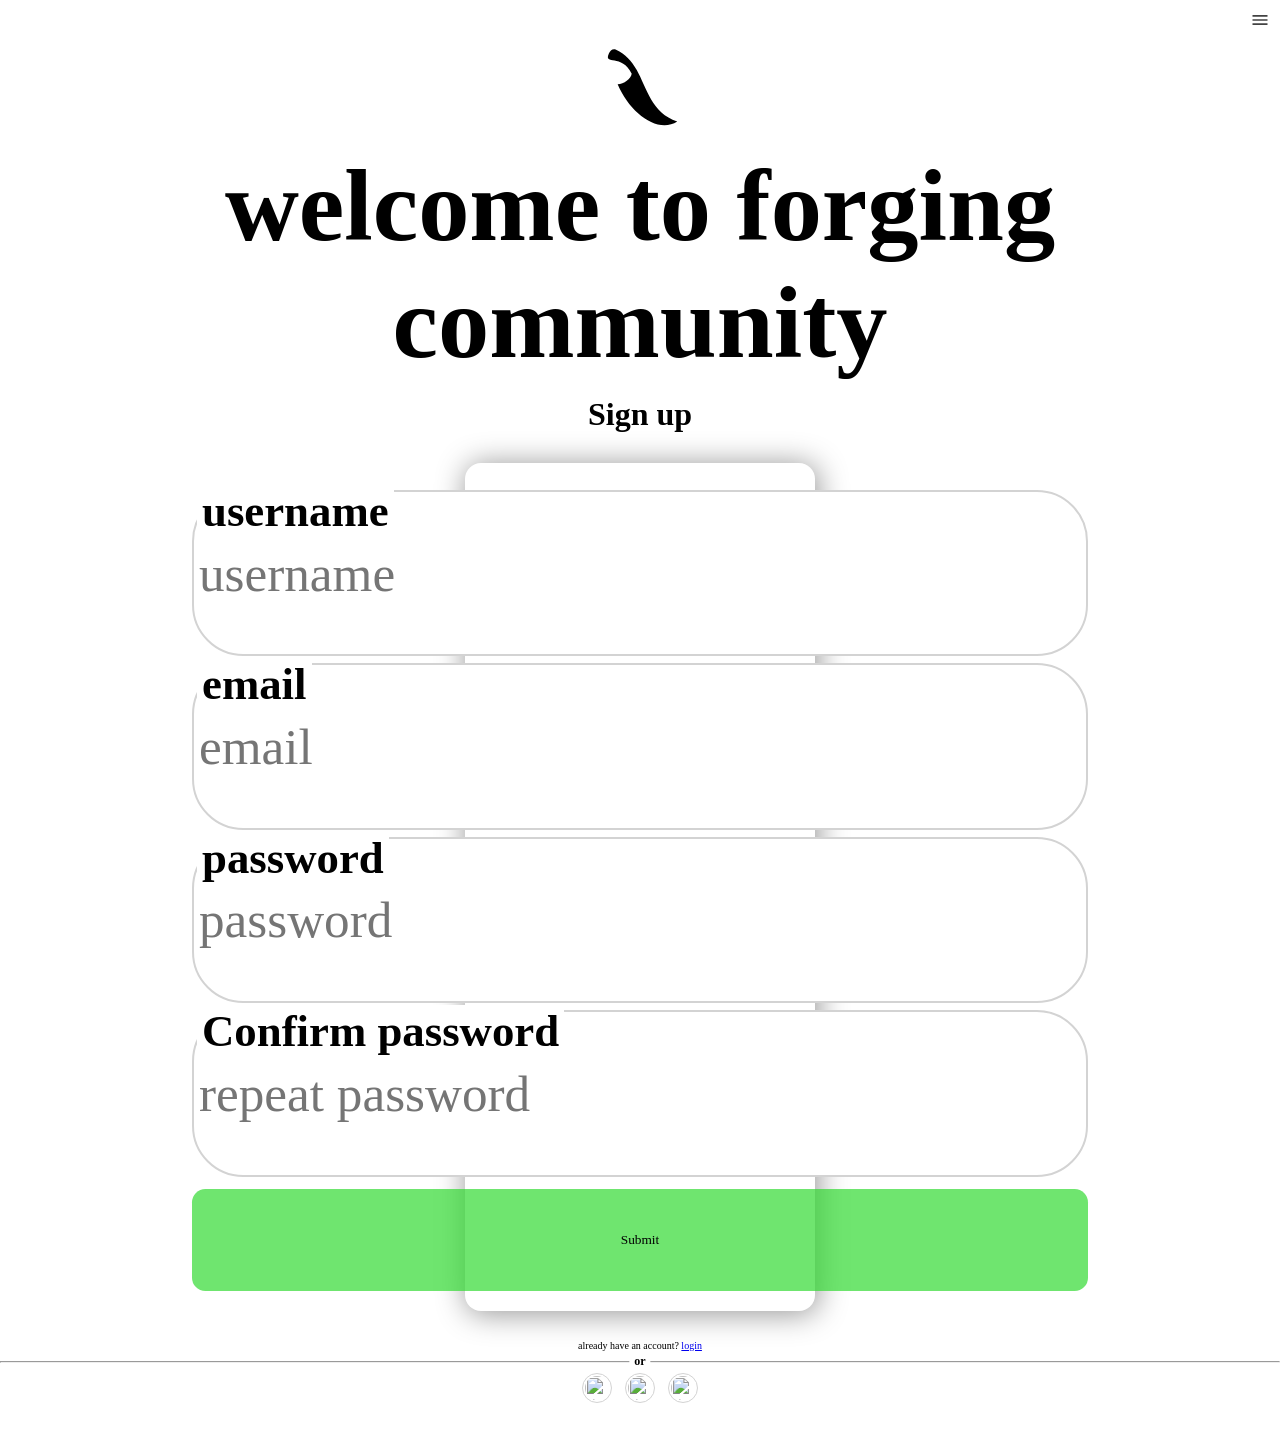
==== index.html @ 9bf23ca5 "Add files via upload" ====
<!DOCTYPE html>
<html lang="en">
<head>
    <meta charset="UTF-8">
    <meta name="viewport" content="width=device-width, initial-scale=1.0">
    <title>login</title>
    <link rel="stylesheet" href="style.css">
    <script defer src="index.js"></script>
</head>
<body>
    <div id="menuBox" >
        <svg  xmlns="http://www.w3.org/2000/svg" height="20px" viewBox="0 -960 960 960" width="20px" fill="#434343"><path d="M120-240v-80h720v80H120Zm0-200v-80h720v80H120Zm0-200v-80h720v80H120Z"/></svg>
        <div id="menu">
            <div class="menuElement" id="contact">contact</div>
            <div class="menuElement" id="theme">
                <label for="themeBtn">
                    Dark theme
                </label>
                <div id="themeBtn">
                    <div id="circle"></div>
                </div>
            </div>
        </div>
    </div>
    <header>
        <div id="logoBox">
            <!-- <img type="png" src="pics/logo.png" id="logo"> -->
            <svg id="logo" xmlns="http://www.w3.org/2000/svg" fill="#000000" width="80px" height="80px" viewBox="0 0 32 32" version="1.1">
            <title>knife</title>
            <path d="M14.602 8.359l-0.038 0.035c-1.901-3.271-4.319-6.121-8.149-7.88-1.343-0.617-2.362 0.405-2.901 1.604-2.115 4.712 5.305-0.097 9.173 7.971l-0.015 0.014c-0.286 2.044-3.088 4.117-5.614 4.197 4.852 11.568 16.029 19.916 23.853 14.892-10.284-3.519-12.077-13.181-16.308-20.832z"/>
            </svg>
        </div>
        <div id="titleBox">
            <h1 id="title">welcome to forging community</h1>
        </div>
    </header>
    <h1 id="signUp">Sign up</h1>
    <main>
        <div id="formBox">
            <form action="/submit" id="form">
                <div class="inputsBox" >
                    <!-- <div class="errors" id="usernameError"></div> -->
                    <label for="username" id="usernameLabel" class="labels">username</label>
                    <input type="text" name="username" placeholder="username" id="username" class="inputs" >
                </div>
                <div class="inputsBox">
                    <!-- <div class="errors" id="emailError"></div> -->
                    <label for="email" id="emailLabel" class="labels">email</label>
                    <input  name="email" placeholder="email" id="email" class="inputs" >
                </div>
                <div class="inputsBox">
                    <!-- <div class="errors" id="passwordError"></div> -->
                    <label for="password" id="passwordLabel" class="labels">password</label>
                    <input type="password" name="email" placeholder="password" id="password" class="inputs" >
                </div>
                <div class="inputsBox">
                    <!-- <div class="errors" id="passwordConfimationError"></div> -->
                    <label for="passwordConfimation" id="passwordConfirmationLabel" class="labels">Confirm password</label>
                    <input type="password" name="passwordConfirmation" placeholder="repeat password" id="passwordConfirmation" class="inputs" >
                </div>
                <button type="submit" id="submitBtn">Submit</button>
            </form>
        </div>
    </main>
    <div id="errorBox"></div>
    <div id="login">already have an account? <a href="login.html" id="loginLink">login</a></div>
    <div id="other">
        <hr>
        <div id="OR">or</div>
    </div>
    <div id="iconsBox">
        <div class="icons" id="google">
            <a href=""></a>
            <img src="pics/googleIcon.png" title="google" >
        </div>
        <div class="icons" id="facebook">
            <a href=""></a>
            <img src="pics/facebookIcon.png" title="google">
        </div>
        <div class="icons" id="twitter">
            <a href=""></a>
            <img src="pics/twitterIcon.png" title="google">
        </div>
    </div>
    <footer>

    </footer>
</body>
</html>
---- style.css ----
@font-face {
    font-family: Montserrat;
    src: url(fonts/Montserrat-VariableFont_wght.ttf);
}
*{
    box-sizing: border-box;
    margin: 0;
    font-family: Montserrat;
    transition: border-color 200ms, color 300ms, background-color 400ms;
}
body{
    min-height: 100dvh;
    display: flex;
    flex-direction: column;
    align-items: center;
    padding-block: 20px;
    position: relative;
}
#menuBox{
    position: absolute;
    width: 20px;
    margin: 10px;
    aspect-ratio: 1;
    border: none;
    top: 0;
    right: 0;
    display: flex;
    justify-content: center;
    align-items: center;
}
#menu{
    position: absolute;
    border: 1px solid;
    border-radius: 5px;
    top: 100%;
    right: 100%;
    backdrop-filter: blur(5px);
    background-color: rgba(190, 190, 190, 0.566);
    font-size: 70%;
    min-width: 120px;
    padding: 3px 10px;
    padding-right: 0;
    visibility: hidden;
}
.menuElement{
    margin-block: 2px;
}
#theme{
    display: flex;
    border: none;
    gap: 10px
}
#themeBtn{
    width: 22px;
    height: 14px;
    border: 1px solid;
    border-radius: 6.5px;
    display: flex;
    align-items: center;
    padding: 0;
    padding-inline: 2px;
}
#circle{
    width: 50%;
    aspect-ratio: 1;
    border: 1px solid;
    border-radius: 50%;
    transition: transform 200ms;
}
header{
    width: 100%;
    height: 30%;
    border: none;
    padding-top: 10px;
    display: flex;
    flex-direction: column;
    justify-content: start;
    align-items: center;
}
main{
    width: min(350px, 80%);
    height: fit-content;
    margin-top: 15px;
    margin-bottom: 10px;
    display: flex;
    flex-direction: column;
    align-items: center;
    padding: 20px;
    border-radius: 1em;
    /* box-shadow: offset-x offset-y blur-radius spread-radius color inset; */
    box-shadow: 2px 2px 30px 1px rgb(150, 150, 150);
}
#logoBox{
    height: 50%;
    border: none;
    display: flex;
    justify-content: center;
    align-items: center;
}
#logo{
    border: none;
    padding: 0;
    margin: 0;
    height: 13vh;
    fill: black;
    transition: fill 1200ms;
}
#titleBox{
    width: 100%;
    display: flex;
    justify-content: center;
    align-items: center;
}
#title{
    font-size: 8vw;
    text-align: center;
}
#signUp{
    margin-block: 15px;
}
.inputsBox{
    position: relative;
    width: fit-content;
    margin-block: 7px;
}
.inputs{
    height: 13vw;
    width: 70vw;
    padding-left: 5px;
    border: 2px solid lightgray;
    border-radius: 1em;
    font-weight: 500;
    font-size: 4vw;
    transition: border-Color 200ms, transform 200ms, background-color 400ms;
}
.inputs:focus{
    outline: none;
    transform: scale(1.02, 1.02);
}
.labels{
    position: absolute;
    top: -5px;
    left: 5px;
    font-size: 3.5vw;
    background-color: white;
    padding-inline: 5px;
    font-weight: bold;
    z-index: 1;
}
#submitBtn{
    width: 70vw;
    height: 8vw;
    border-radius: 1em;
    border: none;
    margin-top: 5px;
    background-color: rgba(50, 218, 50, 0.702);
    font-weight: 500;
    padding-inline: 5px;
}
.errors{
    position: absolute;
    bottom: calc(100% + 5px);
    left: 10px;
    border-radius: 10px;
    min-width: 90%;
    min-height: 100%;
    background-color: rgba(255, 40, 40, 0.529);
    visibility: hidden;
    font-size: 4vw;
    padding: 10px;
    text-align: center;
    color: rgb(69, 69, 69);
}
#errorBox{
    width: 75%;
    height: fit-content;
    border-radius: 1em;
    background-color: rgba(236, 54, 54, 0.67);
    visibility: hidden;
    padding: 7px 12px;
    color: rgb(48, 48, 48);
    font-size: 4vw;
}
#login{
    border: none ;
    font-size: 10px;
    margin-top: 5px;
    margin-bottom: 10px;
}
#other{
    position: relative;
    width: 100%;
}
#OR{
    position: absolute;
    top: 0;
    left: 50%;
    font-size: 12px;
    transform: translate(-50%, -50%);
    border: none;
    padding-inline: 5px;
    width: fit-content;
    background-color: white;
    font-weight: 600;
}
.icons img{
    width: 30px;
    height: 30px;
    object-fit: cover;
    border: 1px solid lightgrey;
    border-radius: 50%;
    padding: 2px;
}
#iconsBox{
    width: 100%;
    display: flex;
    justify-content: center;
    gap: 13px;
    padding-block: 10px;
}
.icons{
    transition: transform 200ms;
}
.icons:active{
    transform: scale(1.15, 1.15);
}
.menuElement:focus{
    text-decoration: underline;
}
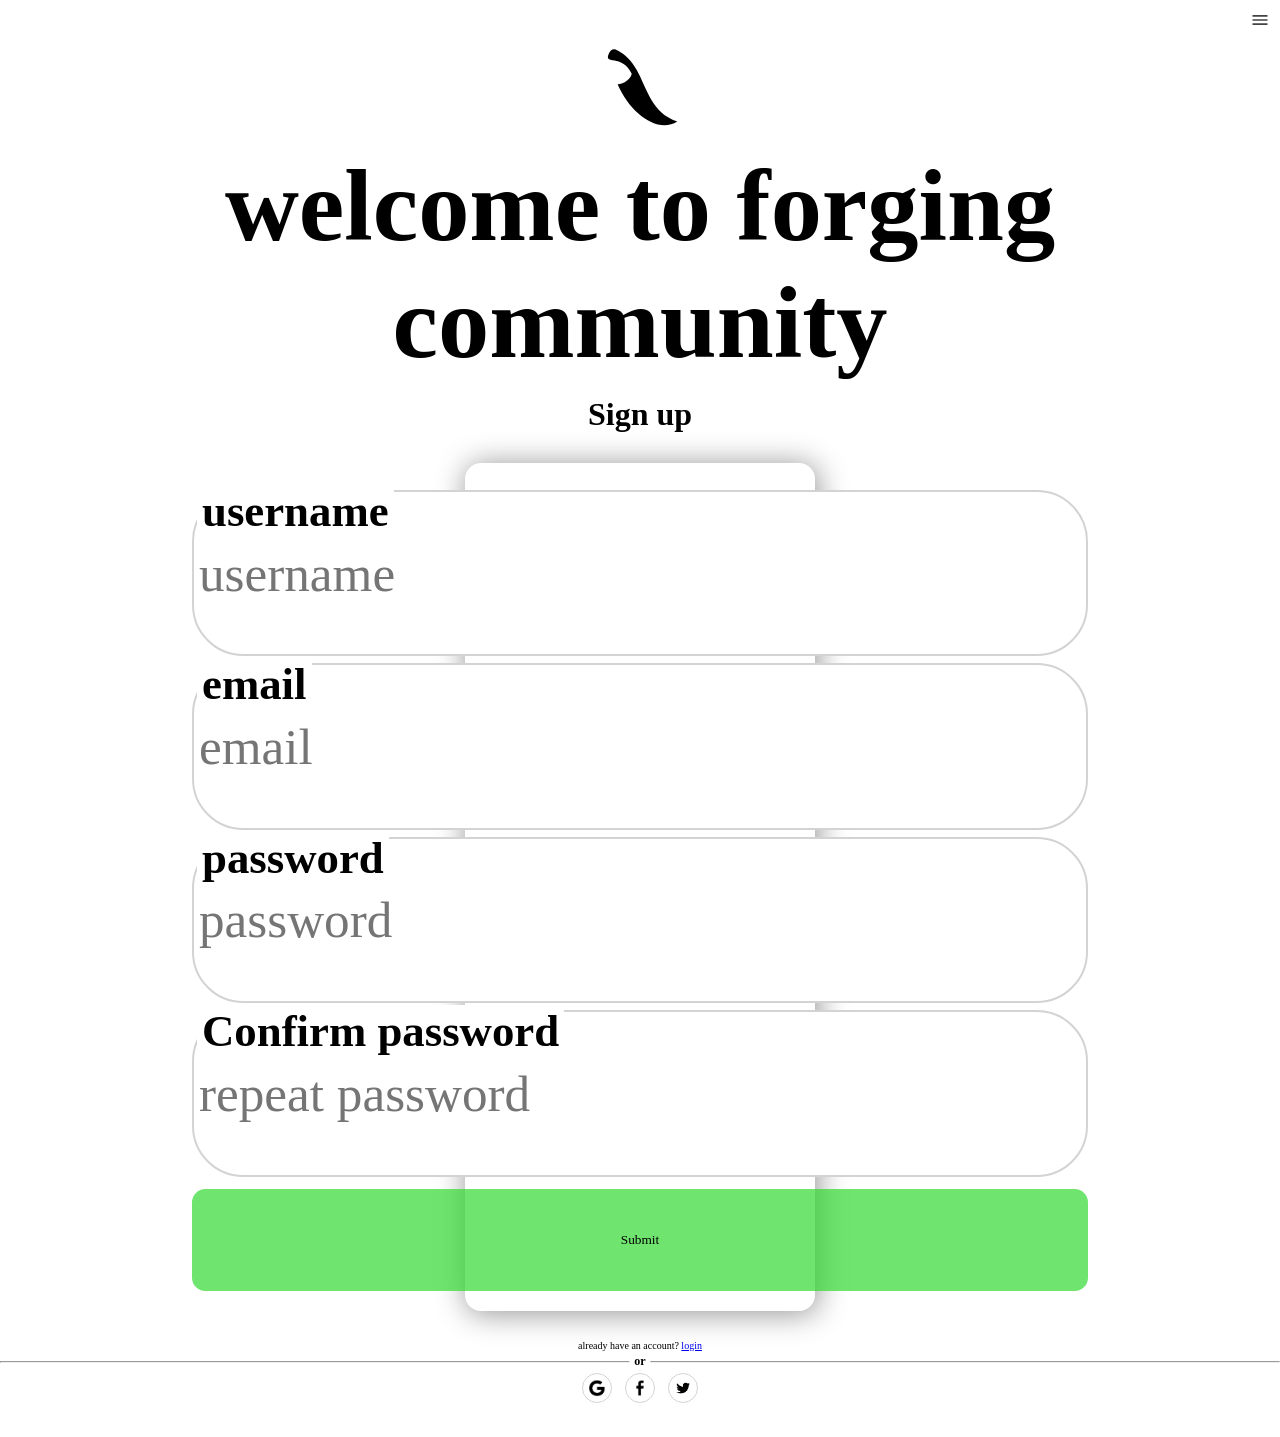
==== commit 94d8b03b: "Update index.html" ====
--- a/index.html
+++ b/index.html
@@ -71,19 +71,20 @@
     <div id="iconsBox">
         <div class="icons" id="google">
             <a href=""></a>
-            <img src="pics/googleIcon.png" title="google" >
+            <img src="googleIcon.png" title="google" >
         </div>
         <div class="icons" id="facebook">
             <a href=""></a>
-            <img src="pics/facebookIcon.png" title="google">
+            <img src="facebookIcon.png" title="google">
         </div>
         <div class="icons" id="twitter">
             <a href=""></a>
-            <img src="pics/twitterIcon.png" title="google">
+            <img src="twitterIcon.png" title="google">
         </div>
     </div>
     <footer>
 
     </footer>
 </body>
-</html>+
+</html>
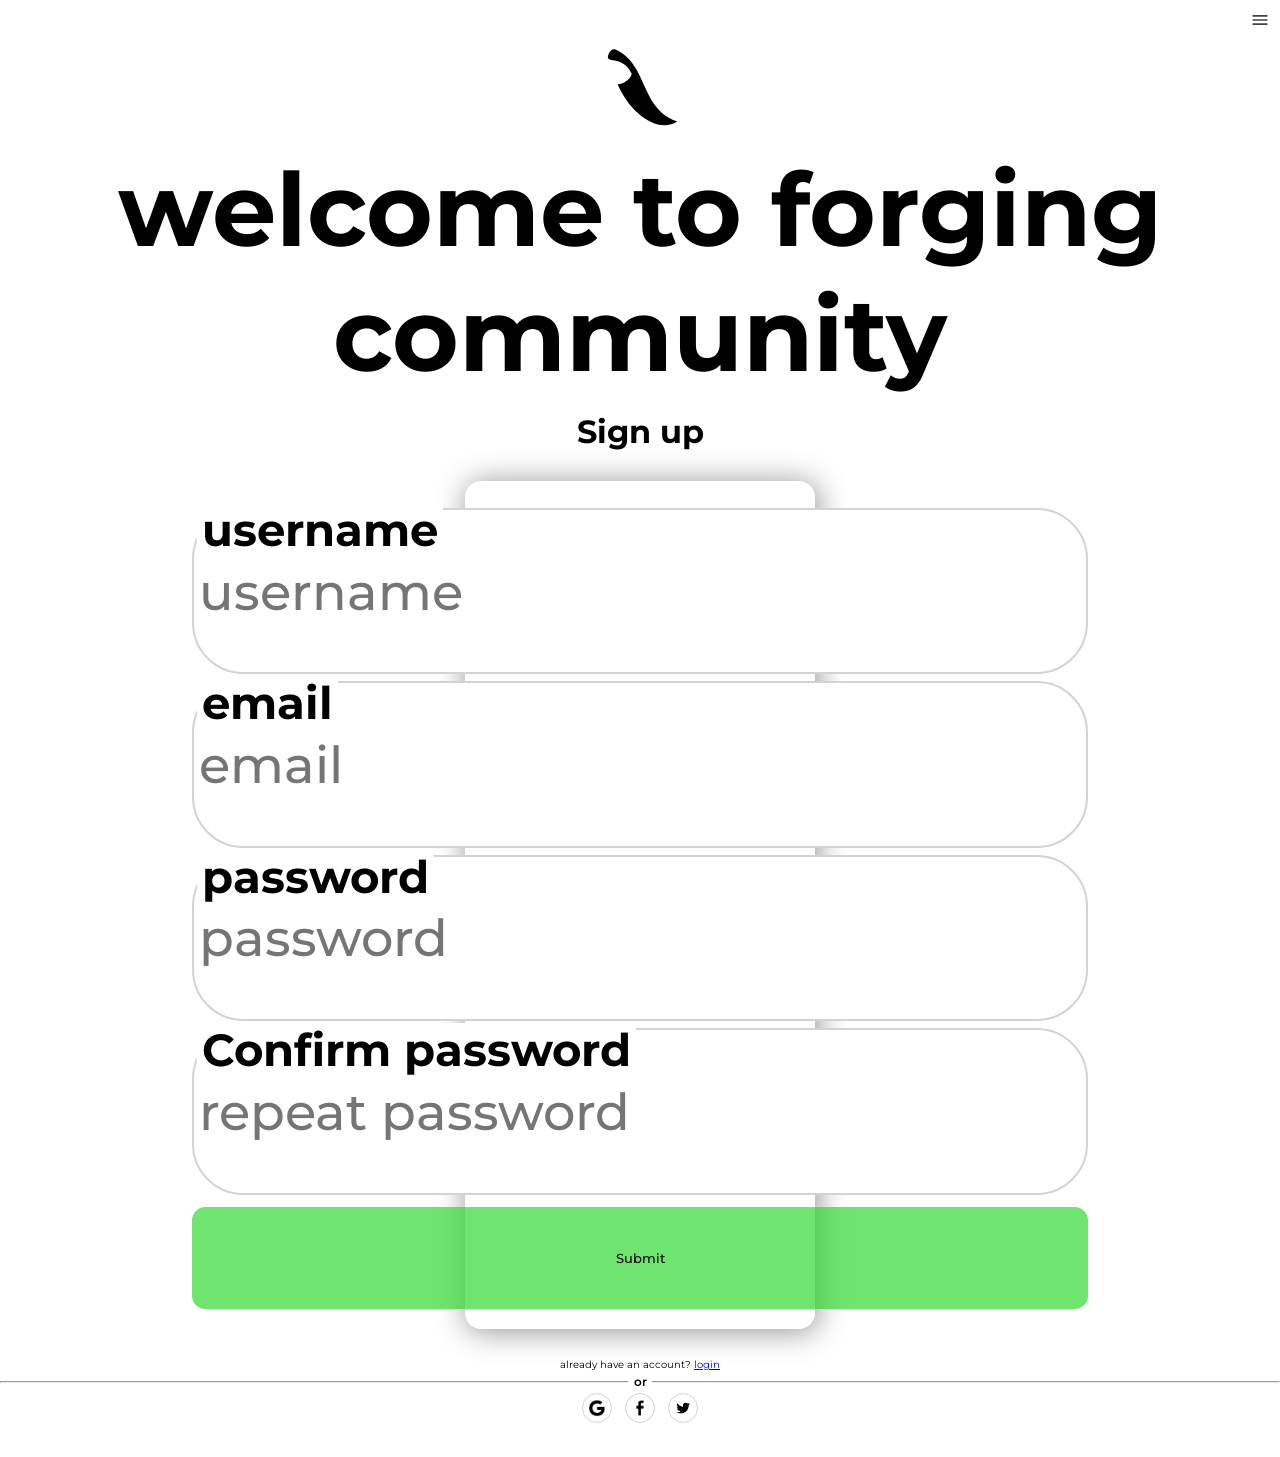
==== commit c21b28f2: "rearrange pics and fonts 2" ====
--- a/index.html
+++ b/index.html
@@ -71,15 +71,15 @@
     <div id="iconsBox">
         <div class="icons" id="google">
             <a href=""></a>
-            <img src="googleIcon.png" title="google" >
+            <img src="photos/googleIcon.png" title="google" >
         </div>
         <div class="icons" id="facebook">
             <a href=""></a>
-            <img src="facebookIcon.png" title="google">
+            <img src="photos/facebookIcon.png" title="google">
         </div>
         <div class="icons" id="twitter">
             <a href=""></a>
-            <img src="twitterIcon.png" title="google">
+            <img src="photos/twitterIcon.png" title="google">
         </div>
     </div>
     <footer>
--- a/style.css
+++ b/style.css
@@ -226,4 +226,5 @@
 }
 .menuElement:focus{
     text-decoration: underline;
-}+
+}
